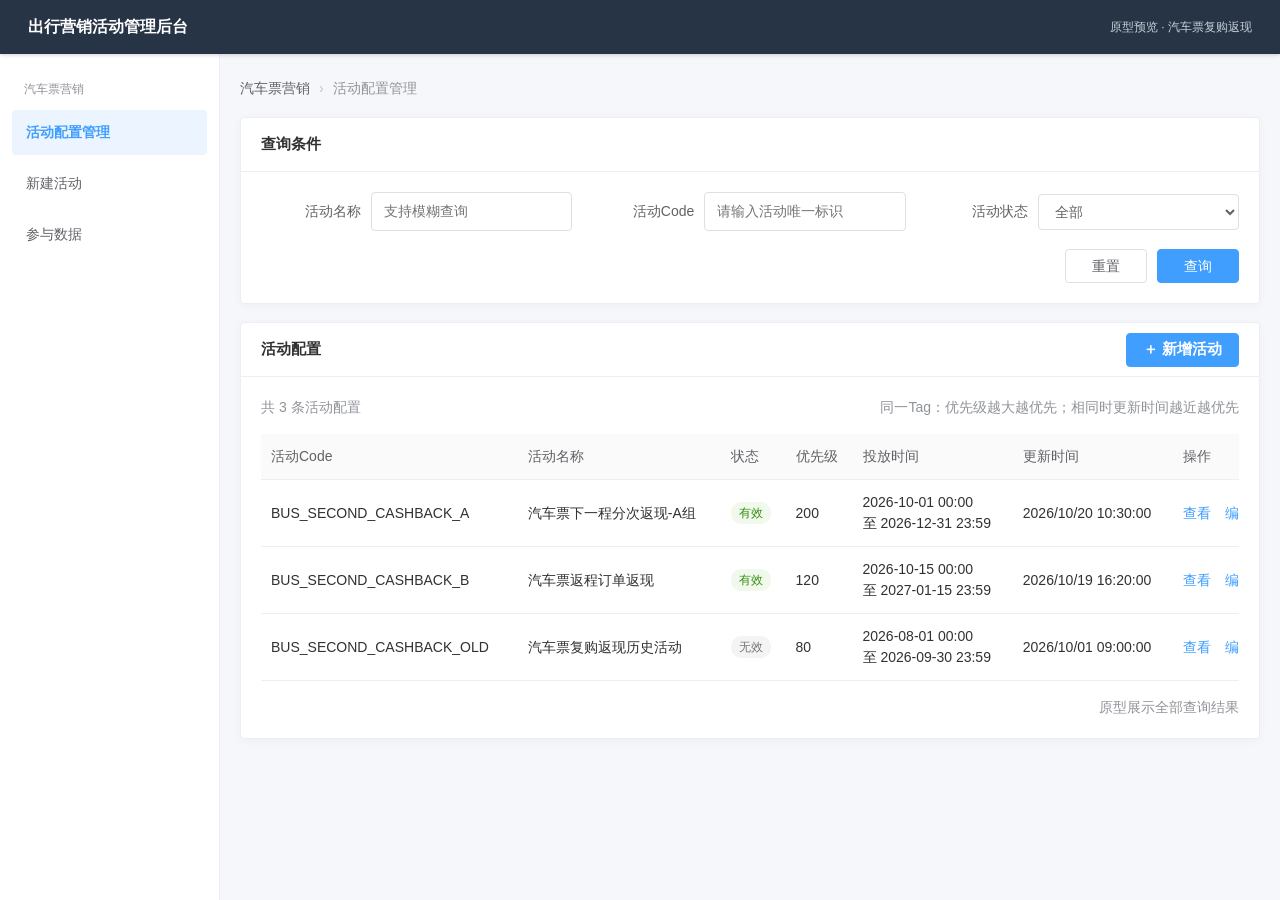
==== activity-list.html @ 01596fff "Add repurchase cashback admin prototype and documentation" ====
<!doctype html>
<html lang="zh-CN">
<head><meta charset="utf-8"/><meta name="viewport" content="width=device-width,initial-scale=1"/><title>活动配置管理</title><link rel="stylesheet" href="./management.css"/></head>
<body>
  <header class="topbar"><div class="brand">出行营销活动管理后台</div><div class="env">原型预览 · 汽车票复购返现</div></header>
  <div class="shell">
    <aside class="side"><div class="side-title">汽车票营销</div><a class="active" href="./activity-list.html">活动配置管理</a><a href="./index.html">新建活动</a><a href="./participation-data.html">参与数据</a></aside>
    <main class="page">
      <div class="breadcrumb"><b>汽车票营销</b><span>›</span>活动配置管理</div>
      <section class="card">
        <div class="card-header">查询条件</div>
        <div class="card-body">
          <div class="filters">
            <div class="field"><label>活动名称</label><input id="qName" type="text" placeholder="支持模糊查询"/></div>
            <div class="field"><label>活动Code</label><input id="qCode" type="text" placeholder="请输入活动唯一标识"/></div>
            <div class="field"><label>活动状态</label><select id="qStatus"><option value="">全部</option><option>有效</option><option>无效</option></select></div>
          </div>
          <div class="actions"><button id="resetBtn" type="button">重置</button><button id="searchBtn" class="primary" type="button">查询</button></div>
        </div>
      </section>
      <section class="card">
        <div class="card-header"><span>活动配置</span><a class="button primary" href="./index.html">＋ 新增活动</a></div>
        <div class="card-body">
          <div class="toolbar"><span id="countText" class="muted"></span><span class="muted">同一Tag：优先级越大越优先；相同时更新时间越近越优先</span></div>
          <div class="table-wrap">
            <table><thead><tr><th>活动Code</th><th>活动名称</th><th>状态</th><th>优先级</th><th>投放时间</th><th>更新时间</th><th>操作</th></tr></thead><tbody id="activityBody"></tbody></table>
          </div>
          <div id="empty" class="empty hidden">未查询到符合条件的活动</div>
          <div class="pager">原型展示全部查询结果</div>
        </div>
      </section>
    </main>
  </div>
  <div id="detailModal" class="modal-mask hidden"><section class="modal"><header class="modal-header"><span id="modalTitle">操作日志</span><button class="close" id="closeModal" type="button">×</button></header><div id="detailBody" class="modal-body"></div></section></div>
  <script src="./activity-defaults.js"></script>
  <script>
    const $=s=>document.querySelector(s); const esc=v=>String(v??'').replace(/[&<>"']/g,c=>({'&':'&amp;','<':'&lt;','>':'&gt;','"':'&quot;',"'":'&#39;'}[c]));
    const sanitizeRichText=html=>{const template=document.createElement('template');template.innerHTML=String(html||'');const allowed=new Set(['P','DIV','BR','B','STRONG','I','EM','U','UL','OL','LI']);const clean=node=>{if(node.nodeType===Node.TEXT_NODE)return document.createTextNode(node.textContent);if(node.nodeType!==Node.ELEMENT_NODE||['SCRIPT','STYLE','IFRAME'].includes(node.tagName))return document.createDocumentFragment();const result=allowed.has(node.tagName)?document.createElement(node.tagName.toLowerCase()):document.createDocumentFragment();node.childNodes.forEach(child=>result.appendChild(clean(child)));return result;};const result=document.createElement('div');template.content.childNodes.forEach(node=>result.appendChild(clean(node)));return result.innerHTML;};
    const defaults=window.busSecondCashbackDefaults;
    const saved=JSON.parse(localStorage.getItem('busSecondCashbackActivities')||'[]');
    const merged=[...saved,...defaults.filter(d=>!saved.some(s=>s.code===d.code))]; let visible=[...merged];
    const fmt=v=>v?String(v).replace('T',' '):'-';
    function render(){
      $('#activityBody').innerHTML=visible.map(a=>`<tr><td>${esc(a.code)}</td><td>${esc(a.name)}</td><td><span class="status ${a.status==='有效'?'success':'default'}">${esc(a.status)}</span></td><td>${esc(a.priority)}</td><td>${fmt(a.beginAt)}<br/>至 ${fmt(a.endAt)}</td><td>${esc(a.updatedAt)}</td><td><div class="row-actions"><button class="link-btn view" data-code="${esc(a.code)}" type="button">查看</button><button class="link-btn edit" data-code="${esc(a.code)}" type="button">编辑</button><button class="link-btn logs" data-code="${esc(a.code)}" type="button">日志</button><button class="link-btn copy" data-code="${esc(a.code)}" type="button">复制</button></div></td></tr>`).join('');
      $('#countText').textContent=`共 ${visible.length} 条活动配置`; $('#empty').classList.toggle('hidden',visible.length>0); document.querySelector('.table-wrap').classList.toggle('hidden',visible.length===0);
      document.querySelectorAll('.view').forEach(btn=>btn.addEventListener('click',()=>{window.location.href=`./index.html?mode=view&code=${encodeURIComponent(btn.dataset.code)}`;}));
      document.querySelectorAll('.edit').forEach(btn=>btn.addEventListener('click',()=>{window.location.href=`./index.html?mode=edit&code=${encodeURIComponent(btn.dataset.code)}`;}));
      document.querySelectorAll('.copy').forEach(btn=>btn.addEventListener('click',()=>{window.location.href=`./index.html?mode=copy&code=${encodeURIComponent(btn.dataset.code)}`;}));
      document.querySelectorAll('.logs').forEach(btn=>btn.addEventListener('click',()=>openLogs(btn.dataset.code)));
    }
    function search(){const name=$('#qName').value.trim().toLowerCase(),code=$('#qCode').value.trim().toLowerCase(),status=$('#qStatus').value;visible=merged.filter(a=>(!name||a.name.toLowerCase().includes(name))&&(!code||a.code.toLowerCase().includes(code))&&(!status||a.status===status));render();}
    function openLogs(code){
      const logs=JSON.parse(localStorage.getItem('busSecondCashbackActivityLogs')||'[]').filter(item=>item.code===code).reverse();
      $('#modalTitle').textContent=`操作日志 · ${code}`;
      $('#detailBody').innerHTML=logs.length?`<div class="table-wrap"><table style="min-width:760px"><thead><tr><th>操作时间</th><th>操作类型</th><th>操作人</th><th>变更内容</th></tr></thead><tbody>${logs.map(item=>`<tr><td>${esc(item.at)}</td><td>${esc(item.action)}</td><td>${esc(item.operator)}</td><td style="white-space:normal;min-width:280px">${item.detail?`<div>${esc(item.detail)}</div>`:''}${item.changes?.length?item.changes.map(change=>`<div>${esc(change.field)}：${esc(change.before)} → ${esc(change.after)}</div>`).join(''):(item.detail?'':'-')}</td></tr>`).join('')}</tbody></table></div>`:'<div class="empty">暂无日志</div>';
      $('#detailModal').classList.remove('hidden');
    }
    function openDetail(code){const a=merged.find(x=>x.code===code);if(!a)return;const channelNames={852:"微信主小程序",434:"同程APP安卓",433:"同程APP IOS",10212:"鸿蒙APP"};const channelText=a.channels?.length?a.channels.map(code=>`${esc(channelNames[code]||code)}（${esc(code)}）`).join("；"):"未配置（历史示例）";const tagLimitEnabled=a.deliveryLimits?.tagEnabled??(a.tags||[]).length>0;const tagLimitText=tagLimitEnabled?(a.tags||[]).map(t=>`<span class="tag">${esc(t)}</span>`).join(''):'未限制';const abLimitEnabled=a.deliveryLimits?.abEnabled??false;const abLimitText=abLimitEnabled?`${esc(a.deliveryLimits.experimentCode)} / ${esc(a.deliveryLimits.experimentGroup)}`:'未限制';const countLimitDimensions=a.countLimits?(a.countLimits.enabled?a.countLimits.dimensions||[]:[]):(a.monthlyLimit!=null?[{type:'MONTHLY_PER_USER',value:a.monthlyLimit}]:[]);const monthlyDimension=countLimitDimensions.find(item=>item.type==='MONTHLY_PER_USER');const countLimitText=monthlyDimension?`每人每月 ${esc(monthlyDimension.value)} 次（不走快照）`:'未配置';$('#detailBody').innerHTML=`<dl class="detail-grid"><div class="detail-item"><dt>活动Code</dt><dd>${esc(a.code)}</dd></div><div class="detail-item"><dt>活动名称</dt><dd>${esc(a.name)}</dd></div><div class="detail-item"><dt>状态</dt><dd>${esc(a.status)}</dd></div><div class="detail-item"><dt>优先级</dt><dd>${esc(a.priority)}</dd></div><div class="detail-item"><dt>渠道限制</dt><dd>${channelText}</dd></div><div class="detail-item"><dt>产品Tag</dt><dd>${tagLimitText}</dd></div><div class="detail-item"><dt>AB实验分组</dt><dd>${abLimitText}</dd></div><div class="detail-item"><dt>次数限制</dt><dd>${countLimitText}</dd></div><div class="detail-item"><dt>资格有效期</dt><dd>${esc(a.validHours)}小时</dd></div><div class="detail-item"><dt>返现比例</dt><dd>${esc(a.cashbackRatio??100)}%</dd></div><div class="detail-item"><dt>返现上限</dt><dd>${esc(a.cashbackCap)}元</dd></div><div class="detail-item"><dt>礼包名称</dt><dd>${a.giftName?esc(a.giftName):"未配置（历史记录）"}</dd></div><div class="detail-item"><dt>礼包说明</dt><dd>${a.giftDescription?esc(a.giftDescription):"未配置（历史记录）"}</dd></div><div class="detail-item"><dt>礼包价值</dt><dd>${a.couponPackageValue!=null?`${esc(a.couponPackageValue)}元`:"未配置（历史记录）"}</dd></div><div class="detail-item"><dt>礼包发券活动</dt><dd>${esc(a.couponActivity)}</dd></div><div class="detail-item"><dt>返现金活动</dt><dd>${esc(a.cashbackActivity)}</dd></div><div class="detail-item"><dt>弹窗活动文案</dt><dd>${a.popupActivityText?esc(a.popupActivityText):"未配置"}</dd></div></dl><div class="section-title">分次领取配置</div><div class="table-wrap"><table style="min-width:600px"><thead><tr><th>期次</th><th>比例</th><th>领取时间</th></tr></thead><tbody>${(a.installments||[]).map((r,i)=>`<tr><td>第${i+1}期</td><td>${r.ratio}%</td><td>出行时刻＋${r.start*24}小时（含）至出行时刻＋${(r.end+1)*24}小时（不含）</td></tr>`).join('')}</tbody></table></div><div class="section-title">规则说明</div><div class="rich-text-content">${a.ruleDescription?sanitizeRichText(a.ruleDescription):'<span class="muted">未配置</span>'}</div>`;$('#detailModal').classList.remove('hidden');}
    $('#searchBtn').addEventListener('click',search);$('#resetBtn').addEventListener('click',()=>{['#qName','#qCode'].forEach(s=>$(s).value='');$('#qStatus').value='';visible=[...merged];render();});$('#closeModal').addEventListener('click',()=>$('#detailModal').classList.add('hidden'));$('#detailModal').addEventListener('click',e=>{if(e.target.id==='detailModal')$('#detailModal').classList.add('hidden');});render();
  </script>
</body></html>
---- management.css ----
:root {
  --blue:#409eff; --blue-light:#ecf5ff; --green:#67c23a; --red:#f56c6c;
  --orange:#e6a23c; --text:#303133; --regular:#606266; --secondary:#909399;
  --line:#dcdfe6; --line-light:#ebeef5; --bg:#f5f7fa;
}
* { box-sizing:border-box; }
body { margin:0; color:var(--text); background:var(--bg); font:14px/1.5 -apple-system,BlinkMacSystemFont,"Segoe UI","PingFang SC","Microsoft YaHei",sans-serif; }
.topbar { position:sticky; top:0; z-index:20; height:54px; padding:0 28px; display:flex; align-items:center; justify-content:space-between; color:#fff; background:#263445; box-shadow:0 1px 4px rgba(0,0,0,.18); }
.brand { font-size:16px; font-weight:600; }.env { color:#c7d0db; font-size:12px; }
.shell { min-height:calc(100vh - 54px); display:grid; grid-template-columns:220px minmax(0,1fr); }
.side { position:sticky; top:54px; align-self:start; height:calc(100vh - 54px); padding:18px 12px; background:#fff; border-right:1px solid var(--line-light); }
.side-title { padding:8px 12px 12px; color:var(--secondary); font-size:12px; }
.side a { display:block; margin-bottom:6px; padding:12px 14px; color:var(--regular); text-decoration:none; border-radius:4px; }
.side a:hover,.side a.active { color:var(--blue); background:var(--blue-light); }.side a.active { font-weight:600; }
.page { width:min(1500px,calc(100% - 40px)); margin:22px auto 60px; }
.breadcrumb { margin:2px 0 18px; color:var(--secondary); }.breadcrumb b { color:var(--regular); font-weight:500; }.breadcrumb span { margin:0 9px; color:#c0c4cc; }
.card { margin-bottom:18px; background:#fff; border:1px solid var(--line-light); border-radius:4px; box-shadow:0 2px 10px rgba(0,0,0,.035); overflow:hidden; }
.card-header { min-height:54px; padding:0 20px; display:flex; align-items:center; justify-content:space-between; border-bottom:1px solid var(--line-light); font-size:15px; font-weight:600; }
.card-body { padding:20px; }.toolbar { display:flex; align-items:center; justify-content:space-between; gap:16px; margin-bottom:16px; }.muted { color:var(--secondary); }
.filters { display:grid; grid-template-columns:repeat(3,minmax(240px,1fr)); gap:16px 22px; }
.field { display:grid; grid-template-columns:100px minmax(0,1fr); gap:10px; align-items:center; }.field label { text-align:right; color:var(--regular); }
input,select { width:100%; min-height:36px; padding:8px 12px; color:var(--regular); background:#fff; border:1px solid var(--line); border-radius:4px; outline:none; font:inherit; }
input:focus,select:focus { border-color:var(--blue); box-shadow:0 0 0 2px rgba(64,158,255,.12); }.actions { display:flex; justify-content:flex-end; gap:10px; margin-top:18px; }
button,.button { min-width:82px; height:34px; padding:0 16px; display:inline-flex; align-items:center; justify-content:center; color:var(--regular); background:#fff; border:1px solid var(--line); border-radius:4px; cursor:pointer; font:inherit; text-decoration:none; }
button:hover,.button:hover { color:var(--blue); border-color:#c6e2ff; background:var(--blue-light); }.primary { color:#fff!important; background:var(--blue)!important; border-color:var(--blue)!important; }.link-btn { min-width:0; height:auto; padding:0; color:var(--blue); border:0; background:transparent; }
.force-btn { color:#c45656; }.force-btn:hover { color:#f56c6c; background:transparent; border:0; }
.table-wrap { overflow:auto; }table { width:100%; min-width:1100px; border-collapse:collapse; }th,td { padding:12px 10px; border-bottom:1px solid var(--line-light); text-align:left; white-space:nowrap; }th { color:var(--regular); background:#fafafa; font-weight:500; }tbody tr:hover { background:#fafcff; }
.row-actions { display:flex; align-items:center; gap:14px; white-space:nowrap; }
.tag { display:inline-block; margin:2px 4px 2px 0; padding:2px 7px; color:#3a78b8; background:var(--blue-light); border:1px solid #b3d8ff; border-radius:3px; font-size:12px; }
.status { display:inline-block; padding:2px 8px; border-radius:10px; font-size:12px; }.status.success { color:#3b8d16; background:#f0f9eb; }.status.info { color:#337ecc; background:#ecf5ff; }.status.warning { color:#b88230; background:#fdf6ec; }.status.danger { color:#c45656; background:#fef0f0; }.status.default { color:#73767a; background:#f4f4f5; }
.empty { padding:50px 20px; color:var(--secondary); text-align:center; }.pager { padding-top:16px; display:flex; justify-content:flex-end; color:var(--secondary); }
.modal-mask { position:fixed; inset:0; z-index:40; display:flex; align-items:center; justify-content:center; padding:24px; background:rgba(0,0,0,.38); }.hidden { display:none!important; }
.modal { width:min(900px,100%); max-height:88vh; overflow:auto; background:#fff; border-radius:6px; box-shadow:0 12px 38px rgba(0,0,0,.2); }.modal-header { position:sticky; top:0; z-index:2; min-height:56px; padding:0 20px; display:flex; align-items:center; justify-content:space-between; background:#fff; border-bottom:1px solid var(--line-light); font-weight:600; }.modal-body { padding:20px; }.close { min-width:34px; padding:0; font-size:20px; border:0; }
.force-confirm { width:min(520px,100%); }.force-confirm .modal-body p { margin:0; line-height:1.8; }.force-confirm .actions { margin-top:24px; }
.detail-grid { display:grid; grid-template-columns:repeat(2,minmax(0,1fr)); gap:14px 24px; }.detail-item { display:grid; grid-template-columns:130px minmax(0,1fr); gap:10px; }.detail-item dt { color:var(--secondary); text-align:right; }.detail-item dd { margin:0; color:var(--text); word-break:break-all; }.section-title { margin:24px 0 10px; padding-left:9px; border-left:3px solid var(--blue); font-weight:600; }.progress { display:flex; flex-wrap:wrap; align-items:center; gap:8px; }.node { padding:6px 10px; border-radius:3px; background:#f4f6f8; color:var(--regular); }.node.done { color:#3b8d16; background:#f0f9eb; }.node.current { color:#337ecc; background:#ecf5ff; }.arrow { color:#c0c4cc; }
.rich-text-content { padding:12px 14px; border:1px solid var(--line-light); border-radius:4px; line-height:1.7; overflow-wrap:anywhere; }
.rich-text-content p,.rich-text-content div { margin:0 0 8px; }.rich-text-content p:last-child,.rich-text-content div:last-child { margin-bottom:0; }
.toast { position:fixed; left:50%; top:72px; z-index:60; transform:translate(-50%,-12px); padding:11px 18px; color:#fff; background:rgba(34,34,34,.9); border-radius:4px; opacity:0; pointer-events:none; transition:.2s; }.toast.show { opacity:1; transform:translate(-50%,0); }
@media(max-width:1050px){.filters{grid-template-columns:repeat(2,minmax(220px,1fr));}.shell{grid-template-columns:1fr}.side{position:static;height:auto;display:flex;gap:6px;border-right:0;border-bottom:1px solid var(--line-light)}.side-title{display:none}.side a{margin:0}.page{width:calc(100% - 24px)}}
@media(max-width:680px){.filters,.detail-grid{grid-template-columns:1fr}.field{grid-template-columns:90px minmax(0,1fr)}.toolbar{align-items:flex-start;flex-direction:column}.side{overflow:auto}.side a{white-space:nowrap}}
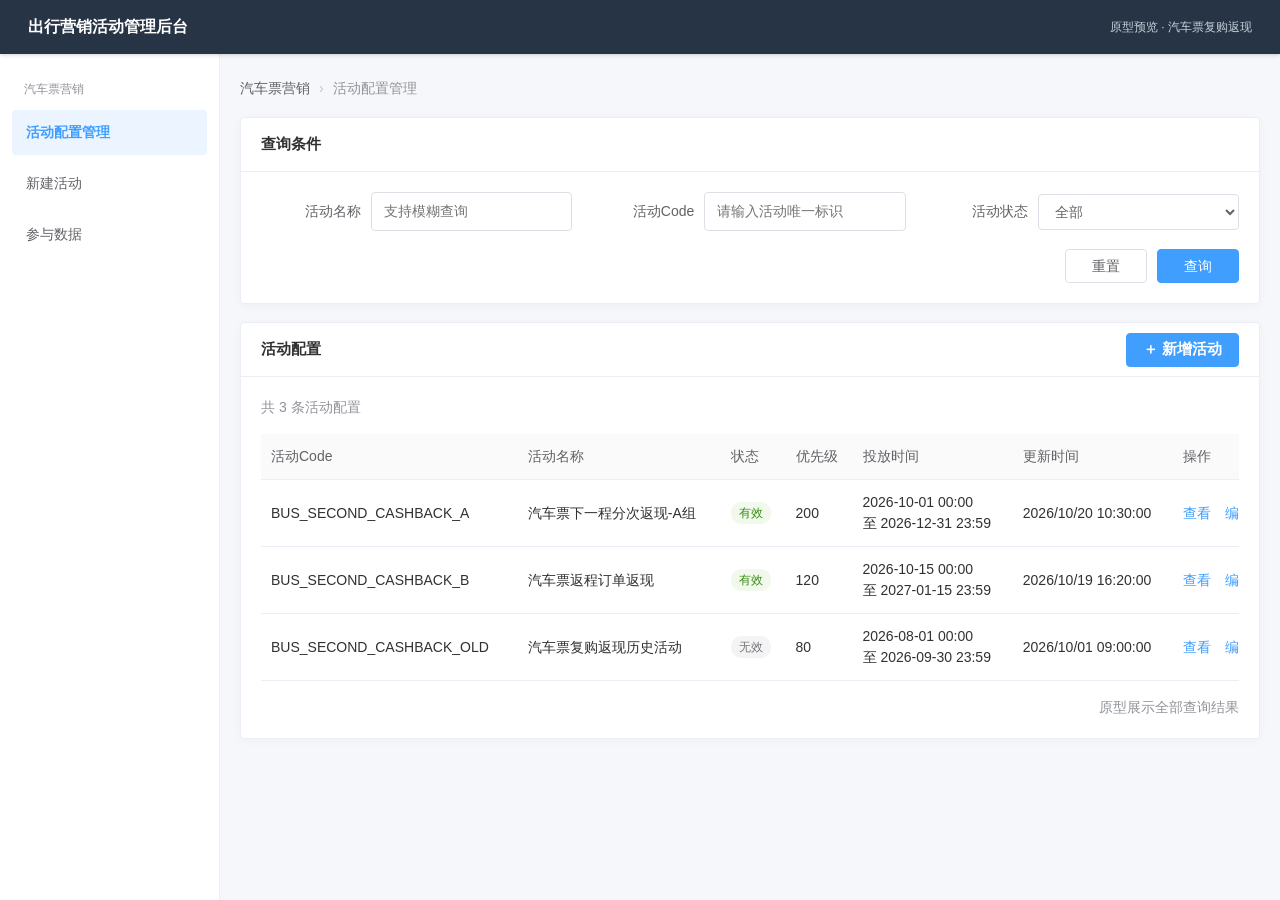
==== commit 1ac28ab6: "Move cashback tags from delivery limits to display config" ====
--- a/activity-list.html
+++ b/activity-list.html
@@ -21,7 +21,7 @@
       <section class="card">
         <div class="card-header"><span>活动配置</span><a class="button primary" href="./index.html">＋ 新增活动</a></div>
         <div class="card-body">
-          <div class="toolbar"><span id="countText" class="muted"></span><span class="muted">同一Tag：优先级越大越优先；相同时更新时间越近越优先</span></div>
+          <div class="toolbar"><span id="countText" class="muted"></span></div>
           <div class="table-wrap">
             <table><thead><tr><th>活动Code</th><th>活动名称</th><th>状态</th><th>优先级</th><th>投放时间</th><th>更新时间</th><th>操作</th></tr></thead><tbody id="activityBody"></tbody></table>
           </div>
@@ -55,7 +55,7 @@
       $('#detailBody').innerHTML=logs.length?`<div class="table-wrap"><table style="min-width:760px"><thead><tr><th>操作时间</th><th>操作类型</th><th>操作人</th><th>变更内容</th></tr></thead><tbody>${logs.map(item=>`<tr><td>${esc(item.at)}</td><td>${esc(item.action)}</td><td>${esc(item.operator)}</td><td style="white-space:normal;min-width:280px">${item.detail?`<div>${esc(item.detail)}</div>`:''}${item.changes?.length?item.changes.map(change=>`<div>${esc(change.field)}：${esc(change.before)} → ${esc(change.after)}</div>`).join(''):(item.detail?'':'-')}</td></tr>`).join('')}</tbody></table></div>`:'<div class="empty">暂无日志</div>';
       $('#detailModal').classList.remove('hidden');
     }
-    function openDetail(code){const a=merged.find(x=>x.code===code);if(!a)return;const channelNames={852:"微信主小程序",434:"同程APP安卓",433:"同程APP IOS",10212:"鸿蒙APP"};const channelText=a.channels?.length?a.channels.map(code=>`${esc(channelNames[code]||code)}（${esc(code)}）`).join("；"):"未配置（历史示例）";const tagLimitEnabled=a.deliveryLimits?.tagEnabled??(a.tags||[]).length>0;const tagLimitText=tagLimitEnabled?(a.tags||[]).map(t=>`<span class="tag">${esc(t)}</span>`).join(''):'未限制';const abLimitEnabled=a.deliveryLimits?.abEnabled??false;const abLimitText=abLimitEnabled?`${esc(a.deliveryLimits.experimentCode)} / ${esc(a.deliveryLimits.experimentGroup)}`:'未限制';const countLimitDimensions=a.countLimits?(a.countLimits.enabled?a.countLimits.dimensions||[]:[]):(a.monthlyLimit!=null?[{type:'MONTHLY_PER_USER',value:a.monthlyLimit}]:[]);const monthlyDimension=countLimitDimensions.find(item=>item.type==='MONTHLY_PER_USER');const countLimitText=monthlyDimension?`每人每月 ${esc(monthlyDimension.value)} 次（不走快照）`:'未配置';$('#detailBody').innerHTML=`<dl class="detail-grid"><div class="detail-item"><dt>活动Code</dt><dd>${esc(a.code)}</dd></div><div class="detail-item"><dt>活动名称</dt><dd>${esc(a.name)}</dd></div><div class="detail-item"><dt>状态</dt><dd>${esc(a.status)}</dd></div><div class="detail-item"><dt>优先级</dt><dd>${esc(a.priority)}</dd></div><div class="detail-item"><dt>渠道限制</dt><dd>${channelText}</dd></div><div class="detail-item"><dt>产品Tag</dt><dd>${tagLimitText}</dd></div><div class="detail-item"><dt>AB实验分组</dt><dd>${abLimitText}</dd></div><div class="detail-item"><dt>次数限制</dt><dd>${countLimitText}</dd></div><div class="detail-item"><dt>资格有效期</dt><dd>${esc(a.validHours)}小时</dd></div><div class="detail-item"><dt>返现比例</dt><dd>${esc(a.cashbackRatio??100)}%</dd></div><div class="detail-item"><dt>返现上限</dt><dd>${esc(a.cashbackCap)}元</dd></div><div class="detail-item"><dt>礼包名称</dt><dd>${a.giftName?esc(a.giftName):"未配置（历史记录）"}</dd></div><div class="detail-item"><dt>礼包说明</dt><dd>${a.giftDescription?esc(a.giftDescription):"未配置（历史记录）"}</dd></div><div class="detail-item"><dt>礼包价值</dt><dd>${a.couponPackageValue!=null?`${esc(a.couponPackageValue)}元`:"未配置（历史记录）"}</dd></div><div class="detail-item"><dt>礼包发券活动</dt><dd>${esc(a.couponActivity)}</dd></div><div class="detail-item"><dt>返现金活动</dt><dd>${esc(a.cashbackActivity)}</dd></div><div class="detail-item"><dt>弹窗活动文案</dt><dd>${a.popupActivityText?esc(a.popupActivityText):"未配置"}</dd></div></dl><div class="section-title">分次领取配置</div><div class="table-wrap"><table style="min-width:600px"><thead><tr><th>期次</th><th>比例</th><th>领取时间</th></tr></thead><tbody>${(a.installments||[]).map((r,i)=>`<tr><td>第${i+1}期</td><td>${r.ratio}%</td><td>出行时刻＋${r.start*24}小时（含）至出行时刻＋${(r.end+1)*24}小时（不含）</td></tr>`).join('')}</tbody></table></div><div class="section-title">规则说明</div><div class="rich-text-content">${a.ruleDescription?sanitizeRichText(a.ruleDescription):'<span class="muted">未配置</span>'}</div>`;$('#detailModal').classList.remove('hidden');}
+    function openDetail(code){const a=merged.find(x=>x.code===code);if(!a)return;const channelNames={852:"微信主小程序",434:"同程APP安卓",433:"同程APP IOS",10212:"鸿蒙APP"};const channelText=a.channels?.length?a.channels.map(code=>`${esc(channelNames[code]||code)}（${esc(code)}）`).join("；"):"未配置（历史示例）";const displayTagText=(a.displayTags||[]).length?a.displayTags.map(t=>`<span class="tag">${esc(t)}</span>`).join(''):'未配置（历史记录）';const abLimitEnabled=a.deliveryLimits?.abEnabled??false;const abLimitText=abLimitEnabled?`${esc(a.deliveryLimits.experimentCode)} / ${esc(a.deliveryLimits.experimentGroup)}`:'未限制';const countLimitDimensions=a.countLimits?(a.countLimits.enabled?a.countLimits.dimensions||[]:[]):(a.monthlyLimit!=null?[{type:'MONTHLY_PER_USER',value:a.monthlyLimit}]:[]);const monthlyDimension=countLimitDimensions.find(item=>item.type==='MONTHLY_PER_USER');const countLimitText=monthlyDimension?`每人每月 ${esc(monthlyDimension.value)} 次（不走快照）`:'未配置';$('#detailBody').innerHTML=`<dl class="detail-grid"><div class="detail-item"><dt>活动Code</dt><dd>${esc(a.code)}</dd></div><div class="detail-item"><dt>活动名称</dt><dd>${esc(a.name)}</dd></div><div class="detail-item"><dt>状态</dt><dd>${esc(a.status)}</dd></div><div class="detail-item"><dt>优先级</dt><dd>${esc(a.priority)}</dd></div><div class="detail-item"><dt>渠道限制</dt><dd>${channelText}</dd></div><div class="detail-item"><dt>AB实验分组</dt><dd>${abLimitText}</dd></div><div class="detail-item"><dt>次数限制</dt><dd>${countLimitText}</dd></div><div class="detail-item"><dt>资格有效期</dt><dd>${esc(a.validHours)}小时</dd></div><div class="detail-item"><dt>返现比例</dt><dd>${esc(a.cashbackRatio??100)}%</dd></div><div class="detail-item"><dt>返现上限</dt><dd>${esc(a.cashbackCap)}元</dd></div><div class="detail-item"><dt>礼包名称</dt><dd>${a.giftName?esc(a.giftName):"未配置（历史记录）"}</dd></div><div class="detail-item"><dt>礼包说明</dt><dd>${a.giftDescription?esc(a.giftDescription):"未配置（历史记录）"}</dd></div><div class="detail-item"><dt>礼包价值</dt><dd>${a.couponPackageValue!=null?`${esc(a.couponPackageValue)}元`:"未配置（历史记录）"}</dd></div><div class="detail-item"><dt>礼包发券活动</dt><dd>${esc(a.couponActivity)}</dd></div><div class="detail-item"><dt>返现金活动</dt><dd>${esc(a.cashbackActivity)}</dd></div><div class="detail-item"><dt>返现展示Tag</dt><dd>${displayTagText}</dd></div><div class="detail-item"><dt>弹窗活动文案</dt><dd>${a.popupActivityText?esc(a.popupActivityText):"未配置"}</dd></div></dl><div class="section-title">分次领取配置</div><div class="table-wrap"><table style="min-width:600px"><thead><tr><th>期次</th><th>比例</th><th>领取时间</th></tr></thead><tbody>${(a.installments||[]).map((r,i)=>`<tr><td>第${i+1}期</td><td>${r.ratio}%</td><td>出行时刻＋${r.start*24}小时（含）至出行时刻＋${(r.end+1)*24}小时（不含）</td></tr>`).join('')}</tbody></table></div><div class="section-title">规则说明</div><div class="rich-text-content">${a.ruleDescription?sanitizeRichText(a.ruleDescription):'<span class="muted">未配置</span>'}</div>`;$('#detailModal').classList.remove('hidden');}
     $('#searchBtn').addEventListener('click',search);$('#resetBtn').addEventListener('click',()=>{['#qName','#qCode'].forEach(s=>$(s).value='');$('#qStatus').value='';visible=[...merged];render();});$('#closeModal').addEventListener('click',()=>$('#detailModal').classList.add('hidden'));$('#detailModal').addEventListener('click',e=>{if(e.target.id==='detailModal')$('#detailModal').classList.add('hidden');});render();
   </script>
 </body></html>
